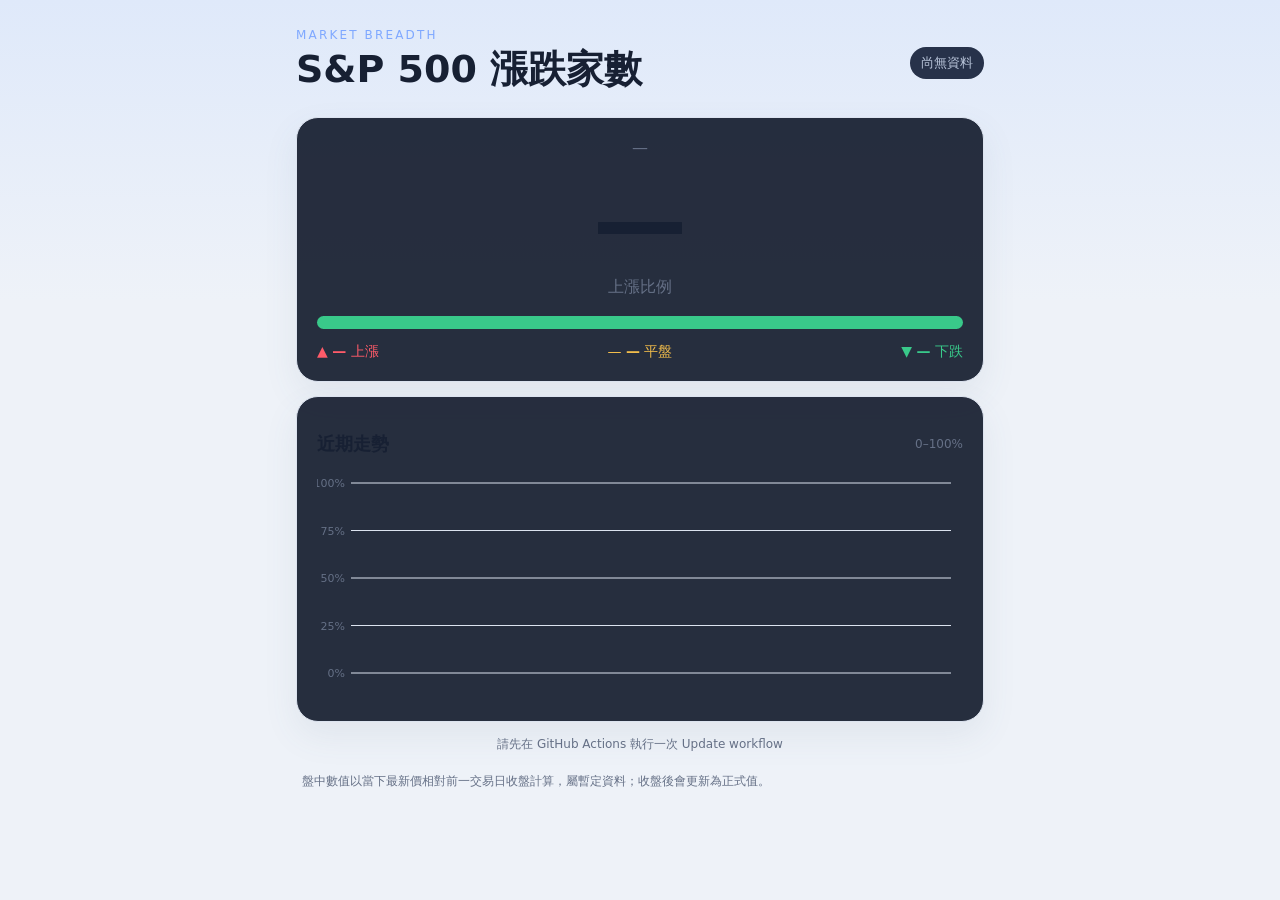
==== docs/index.html @ 19b850c9 "Install S&P 500 breadth dashboard" ====
<!doctype html>
<html lang="zh-Hant">
<head>
  <meta charset="utf-8">
  <meta name="viewport" content="width=device-width,initial-scale=1,viewport-fit=cover">
  <meta name="theme-color" content="#0b1020">
  <title>S&P 500 漲跌家數</title>
  <link rel="stylesheet" href="style.css">
</head>
<body>
  <main>
    <header><div><p class="eyebrow">MARKET BREADTH</p><h1>S&P 500 漲跌家數</h1></div><span id="badge">讀取中</span></header>
    <section class="hero card">
      <p id="session">—</p>
      <div class="score"><strong id="upPct">—</strong><span>上漲比例</span></div>
      <div class="bar"><i id="upBar"></i></div>
      <div class="counts"><span class="up">▲ <b id="up">—</b> 上漲</span><span class="flat">— <b id="flat">—</b> 平盤</span><span class="down">▼ <b id="down">—</b> 下跌</span></div>
    </section>
    <section class="card"><div class="section-title"><h2 id="chartTitle">近期走勢</h2><span>0–100%</span></div><canvas id="chart" height="230"></canvas></section>
    <p id="updated" class="updated">等待資料…</p>
    <p class="note">盤中數值以當下最新價相對前一交易日收盤計算，屬暫定資料；收盤後會更新為正式值。</p>
  </main>
  <script src="app.js"></script>
</body>
</html>
---- docs/style.css ----
:root{color-scheme:dark;--bg:#080d19;--card:#11192b;--text:#eef3ff;--muted:#8995ac;--up:#ff5b69;--down:#39c98a;--flat:#f2bd4b;--grid:#263149}*{box-sizing:border-box}body{margin:0;background:radial-gradient(circle at 50% -20%,#213357 0,var(--bg) 42%);color:var(--text);font-family:system-ui,-apple-system,"Noto Sans TC",sans-serif;min-height:100vh}main{width:min(720px,100%);margin:auto;padding:28px 16px 48px}header{display:flex;justify-content:space-between;align-items:center;margin-bottom:20px}h1{font-size:clamp(24px,7vw,38px);margin:2px 0}.eyebrow{margin:0;color:#7fa8ff;font-size:12px;letter-spacing:.18em}#badge{font-size:13px;background:#27324a;color:#b9c5da;padding:7px 11px;border-radius:99px}.card{background:rgba(17,25,43,.9);border:1px solid #28334a;border-radius:22px;padding:20px;margin:14px 0;box-shadow:0 16px 36px #0004}.hero{text-align:center}.hero>p{color:var(--muted);margin:0}.score{display:grid;margin:18px 0}.score strong{font-size:clamp(58px,18vw,94px);line-height:1;font-variant-numeric:tabular-nums}.score span{color:var(--muted);margin-top:8px}.bar{height:13px;background:var(--down);border-radius:99px;overflow:hidden}.bar i{display:block;height:100%;width:0;background:var(--up);transition:width .7s}.counts{display:flex;justify-content:space-between;margin-top:14px;font-size:14px}.up{color:var(--up)}.down{color:var(--down)}.flat{color:var(--flat)}.section-title{display:flex;justify-content:space-between;align-items:center}.section-title h2{font-size:18px}.section-title span,.updated,.note{color:var(--muted);font-size:12px}.updated{text-align:center}.note{line-height:1.7;margin:18px 6px}canvas{width:100%;display:block}@media(prefers-color-scheme:light){:root{color-scheme:light;--bg:#eef2f8;--card:#fff;--text:#172033;--muted:#657086;--grid:#dce3ef}body{background:linear-gradient(#dfe9fa,var(--bg) 300px)}.card{box-shadow:0 14px 35px #52658216;border-color:#dce3ef}}
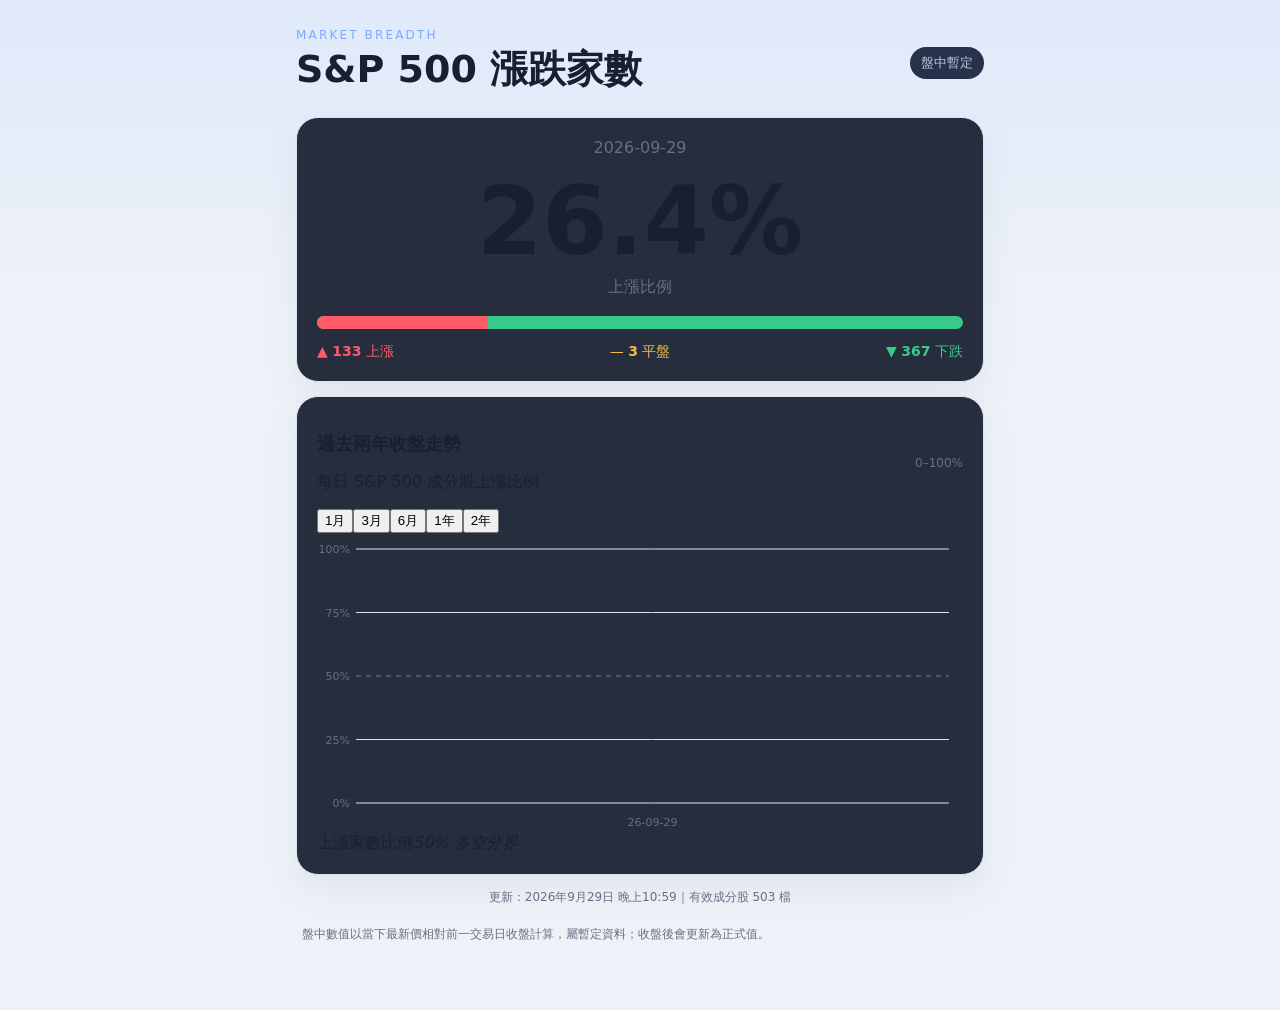
==== commit d79d457e: "Add two-year chart controls" ====
--- a/docs/index.html
+++ b/docs/index.html
@@ -16,7 +16,12 @@
       <div class="bar"><i id="upBar"></i></div>
       <div class="counts"><span class="up">▲ <b id="up">—</b> 上漲</span><span class="flat">— <b id="flat">—</b> 平盤</span><span class="down">▼ <b id="down">—</b> 下跌</span></div>
     </section>
-    <section class="card"><div class="section-title"><h2 id="chartTitle">近期走勢</h2><span>0–100%</span></div><canvas id="chart" height="230"></canvas></section>
+    <section class="card chart-card">
+      <div class="section-title"><div><h2 id="chartTitle">過去兩年收盤走勢</h2><p>每日 S&amp;P 500 成分股上漲比例</p></div><span>0–100%</span></div>
+      <div class="ranges" role="group" aria-label="線圖期間"><button data-days="31">1月</button><button data-days="93">3月</button><button data-days="186">6月</button><button data-days="366">1年</button><button class="active" data-days="731">2年</button></div>
+      <div class="chart-wrap"><canvas id="chart" height="300"></canvas><div id="tooltip" class="tooltip" hidden></div></div>
+      <div class="legend"><i></i><span>上漲家數比例</span><em>50% 多空分界</em></div>
+    </section>
     <p id="updated" class="updated">等待資料…</p>
     <p class="note">盤中數值以當下最新價相對前一交易日收盤計算，屬暫定資料；收盤後會更新為正式值。</p>
   </main>
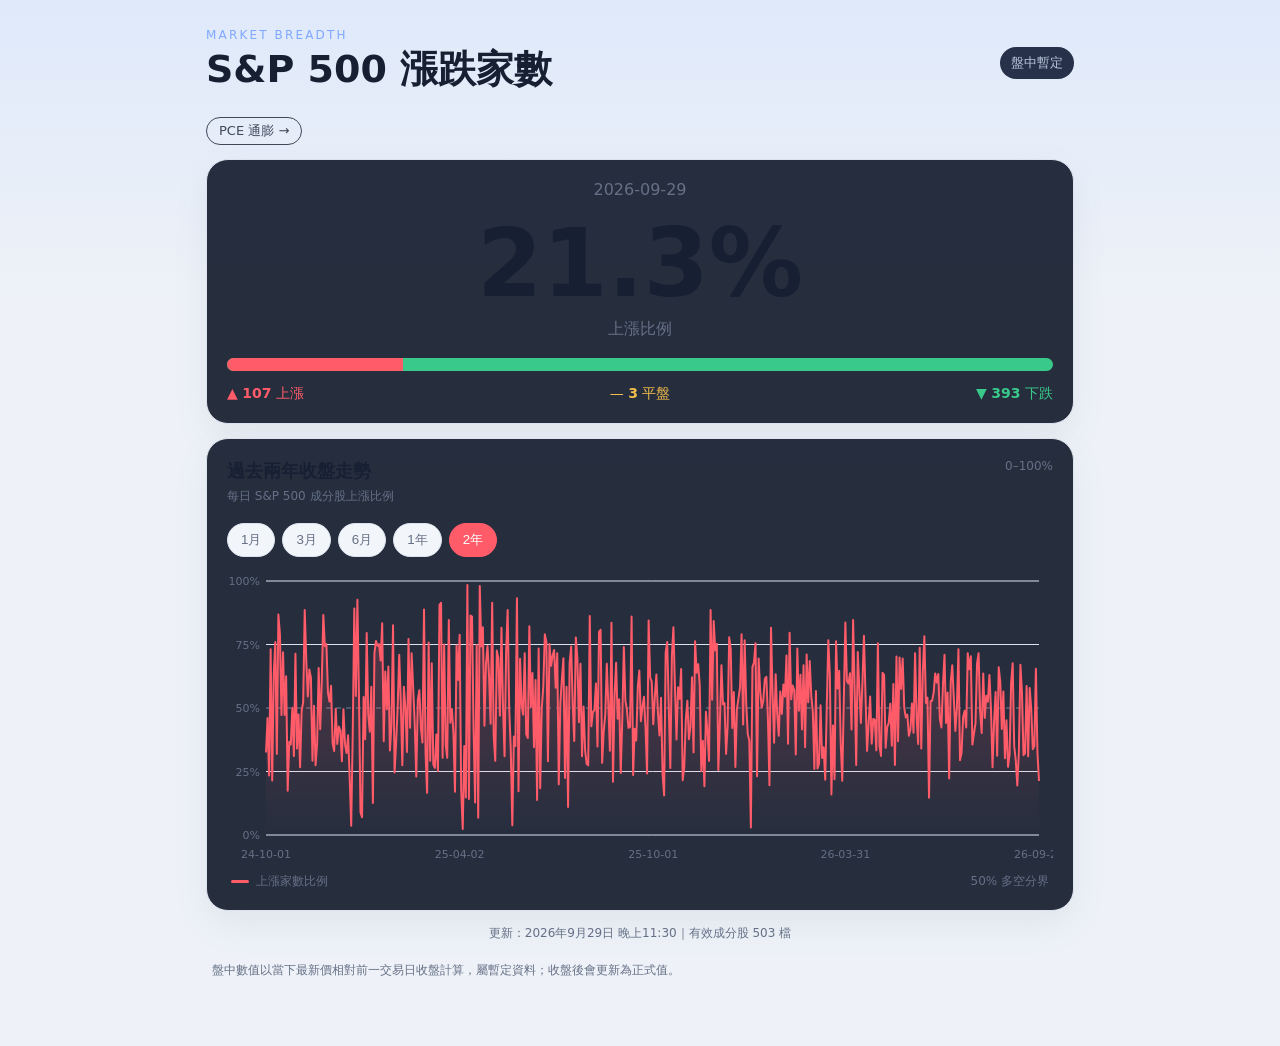
==== commit 2c29921a: "Add PCE inflation dashboard page - docs/pce.html: PCE / core PCE YoY vs 2% target, share of PCE comp" ====
--- a/docs/index.html
+++ b/docs/index.html
@@ -10,6 +10,7 @@
 <body>
   <main>
     <header><div><p class="eyebrow">MARKET BREADTH</p><h1>S&P 500 漲跌家數</h1></div><span id="badge">讀取中</span></header>
+    <nav style="margin:0 0 12px"><a href="pce.html" style="display:inline-block;font-size:13px;color:inherit;opacity:.8;text-decoration:none;padding:4px 12px;border-radius:999px;border:1px solid currentColor">PCE 通膨 →</a></nav>
     <section class="hero card">
       <p id="session">—</p>
       <div class="score"><strong id="upPct">—</strong><span>上漲比例</span></div>
--- a/docs/style.css
+++ b/docs/style.css
@@ -1,2 +1 @@
-:root{color-scheme:dark;--bg:#080d19;--card:#11192b;--text:#eef3ff;--muted:#8995ac;--up:#ff5b69;--down:#39c98a;--flat:#f2bd4b;--grid:#263149}*{box-sizing:border-box}body{margin:0;background:radial-gradient(circle at 50% -20%,#213357 0,var(--bg) 42%);color:var(--text);font-family:system-ui,-apple-system,"Noto Sans TC",sans-serif;min-height:100vh}main{width:min(720px,100%);margin:auto;padding:28px 16px 48px}header{display:flex;justify-content:space-between;align-items:center;margin-bottom:20px}h1{font-size:clamp(24px,7vw,38px);margin:2px 0}.eyebrow{margin:0;color:#7fa8ff;font-size:12px;letter-spacing:.18em}#badge{font-size:13px;background:#27324a;color:#b9c5da;padding:7px 11px;border-radius:99px}.card{background:rgba(17,25,43,.9);border:1px solid #28334a;border-radius:22px;padding:20px;margin:14px 0;box-shadow:0 16px 36px #0004}.hero{text-align:center}.hero>p{color:var(--muted);margin:0}.score{display:grid;margin:18px 0}.score strong{font-size:clamp(58px,18vw,94px);line-height:1;font-variant-numeric:tabular-nums}.score span{color:var(--muted);margin-top:8px}.bar{height:13px;background:var(--down);border-radius:99px;overflow:hidden}.bar i{display:block;height:100%;width:0;background:var(--up);transition:width .7s}.counts{display:flex;justify-content:space-between;margin-top:14px;font-size:14px}.up{color:var(--up)}.down{color:var(--down)}.flat{color:var(--flat)}.section-title{display:flex;justify-content:space-between;align-items:center}.section-title h2{font-size:18px}.section-title span,.updated,.note{color:var(--muted);font-size:12px}.updated{text-align:center}.note{line-height:1.7;margin:18px 6px}canvas{width:100%;display:block}@media(prefers-color-scheme:light){:root{color-scheme:light;--bg:#eef2f8;--card:#fff;--text:#172033;--muted:#657086;--grid:#dce3ef}body{background:linear-gradient(#dfe9fa,var(--bg) 300px)}.card{box-shadow:0 14px 35px #52658216;border-color:#dce3ef}}
-
+:root{color-scheme:dark;--bg:#080d19;--card:#11192b;--text:#eef3ff;--muted:#8995ac;--up:#ff5b69;--down:#39c98a;--flat:#f2bd4b;--grid:#263149}*{box-sizing:border-box}body{margin:0;background:radial-gradient(circle at 50% -20%,#213357 0,var(--bg) 42%);color:var(--text);font-family:system-ui,-apple-system,"Noto Sans TC",sans-serif;min-height:100vh}main{width:min(900px,100%);margin:auto;padding:28px 16px 48px}header{display:flex;justify-content:space-between;align-items:center;margin-bottom:20px}h1{font-size:clamp(24px,7vw,38px);margin:2px 0}.eyebrow{margin:0;color:#7fa8ff;font-size:12px;letter-spacing:.18em}#badge{font-size:13px;background:#27324a;color:#b9c5da;padding:7px 11px;border-radius:99px}.card{background:rgba(17,25,43,.9);border:1px solid #28334a;border-radius:22px;padding:20px;margin:14px 0;box-shadow:0 16px 36px #0004}.hero{text-align:center}.hero>p{color:var(--muted);margin:0}.score{display:grid;margin:18px 0}.score strong{font-size:clamp(58px,18vw,94px);line-height:1;font-variant-numeric:tabular-nums}.score span{color:var(--muted);margin-top:8px}.bar{height:13px;background:var(--down);border-radius:99px;overflow:hidden}.bar i{display:block;height:100%;width:0;background:var(--up);transition:width .7s}.counts{display:flex;justify-content:space-between;margin-top:14px;font-size:14px}.up{color:var(--up)}.down{color:var(--down)}.flat{color:var(--flat)}.section-title{display:flex;justify-content:space-between;align-items:flex-start;gap:10px}.section-title h2{font-size:18px;margin:0}.section-title p{color:var(--muted);font-size:12px;margin:5px 0 0}.section-title>span,.updated,.note{color:var(--muted);font-size:12px}.ranges{display:flex;gap:7px;margin:18px 0 8px;overflow:auto}.ranges button{border:1px solid var(--grid);background:#182238;color:var(--muted);padding:7px 13px;border-radius:99px;white-space:nowrap;cursor:pointer}.ranges button.active{background:#ff5b69;color:white;border-color:#ff5b69}.chart-wrap{position:relative;touch-action:pan-y}.tooltip{position:absolute;pointer-events:none;z-index:2;min-width:145px;padding:9px 11px;border-radius:10px;background:#060a13e8;border:1px solid #39445a;color:var(--text);font-size:12px;line-height:1.55;box-shadow:0 8px 24px #0007;transform:translate(-50%,-110%)}.tooltip b{color:var(--up);font-size:15px}.legend{display:flex;align-items:center;gap:7px;color:var(--muted);font-size:12px;margin:8px 4px 0}.legend i{width:18px;height:3px;background:var(--up);border-radius:2px}.legend em{font-style:normal;margin-left:auto}.updated{text-align:center}.note{line-height:1.7;margin:18px 6px}canvas{width:100%;display:block}@media(max-width:520px){.card{padding:16px}.chart-card{padding-left:10px;padding-right:10px}}@media(prefers-color-scheme:light){:root{color-scheme:light;--bg:#eef2f8;--card:#fff;--text:#172033;--muted:#657086;--grid:#dce3ef}body{background:linear-gradient(#dfe9fa,var(--bg) 300px)}.card{box-shadow:0 14px 35px #52658216;border-color:#dce3ef}.ranges button{background:#f2f5fa}.tooltip{background:#fff;border-color:#ccd5e4;box-shadow:0 8px 24px #25334a22}}
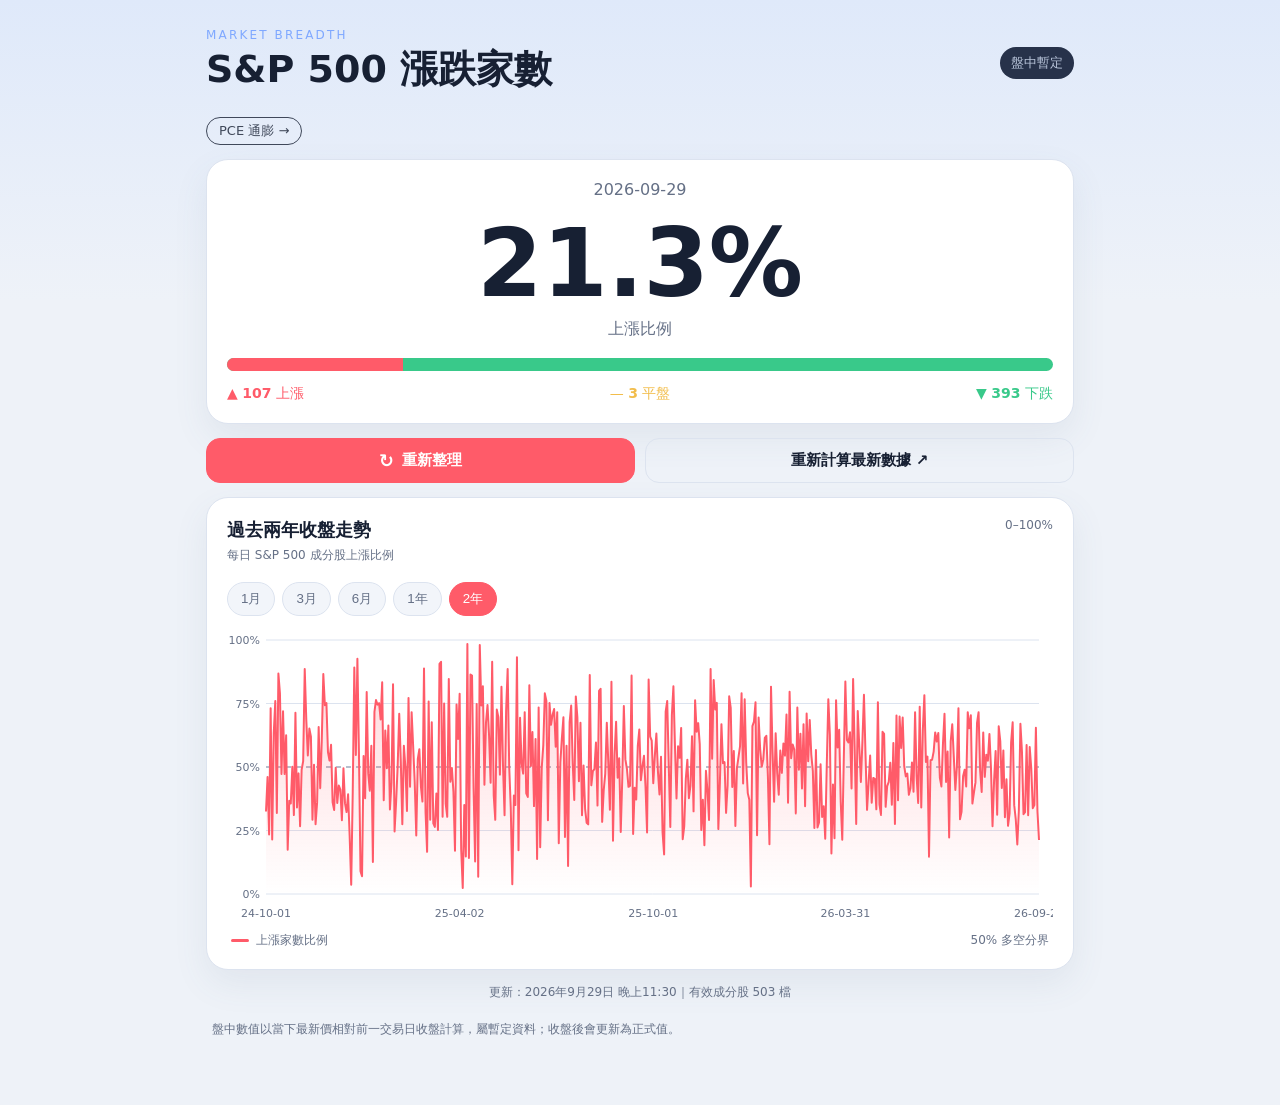
==== commit 078ada3b: "S&P page: add refresh button and link to rerun the update; fix light-mode card background Co-Authore" ====
--- a/docs/index.html
+++ b/docs/index.html
@@ -17,6 +17,11 @@
       <div class="bar"><i id="upBar"></i></div>
       <div class="counts"><span class="up">▲ <b id="up">—</b> 上漲</span><span class="flat">— <b id="flat">—</b> 平盤</span><span class="down">▼ <b id="down">—</b> 下跌</span></div>
     </section>
+    <div class="actions">
+      <button id="refreshBtn" type="button"><span class="ico" aria-hidden="true">↻</span><span id="refreshTxt">重新整理</span></button>
+      <a id="runLink" target="_blank" rel="noopener" hidden>重新計算最新數據 ↗</a>
+    </div>
+    <p id="refreshNote" class="refresh-note" hidden>「重新計算」會到 GitHub 執行一次更新（需登入），約 2 分鐘算完；之後回來按「重新整理」就會看到新數字。</p>
     <section class="card chart-card">
       <div class="section-title"><div><h2 id="chartTitle">過去兩年收盤走勢</h2><p>每日 S&amp;P 500 成分股上漲比例</p></div><span>0–100%</span></div>
       <div class="ranges" role="group" aria-label="線圖期間"><button data-days="31">1月</button><button data-days="93">3月</button><button data-days="186">6月</button><button data-days="366">1年</button><button class="active" data-days="731">2年</button></div>
--- a/docs/style.css
+++ b/docs/style.css
@@ -1 +1,11 @@
-:root{color-scheme:dark;--bg:#080d19;--card:#11192b;--text:#eef3ff;--muted:#8995ac;--up:#ff5b69;--down:#39c98a;--flat:#f2bd4b;--grid:#263149}*{box-sizing:border-box}body{margin:0;background:radial-gradient(circle at 50% -20%,#213357 0,var(--bg) 42%);color:var(--text);font-family:system-ui,-apple-system,"Noto Sans TC",sans-serif;min-height:100vh}main{width:min(900px,100%);margin:auto;padding:28px 16px 48px}header{display:flex;justify-content:space-between;align-items:center;margin-bottom:20px}h1{font-size:clamp(24px,7vw,38px);margin:2px 0}.eyebrow{margin:0;color:#7fa8ff;font-size:12px;letter-spacing:.18em}#badge{font-size:13px;background:#27324a;color:#b9c5da;padding:7px 11px;border-radius:99px}.card{background:rgba(17,25,43,.9);border:1px solid #28334a;border-radius:22px;padding:20px;margin:14px 0;box-shadow:0 16px 36px #0004}.hero{text-align:center}.hero>p{color:var(--muted);margin:0}.score{display:grid;margin:18px 0}.score strong{font-size:clamp(58px,18vw,94px);line-height:1;font-variant-numeric:tabular-nums}.score span{color:var(--muted);margin-top:8px}.bar{height:13px;background:var(--down);border-radius:99px;overflow:hidden}.bar i{display:block;height:100%;width:0;background:var(--up);transition:width .7s}.counts{display:flex;justify-content:space-between;margin-top:14px;font-size:14px}.up{color:var(--up)}.down{color:var(--down)}.flat{color:var(--flat)}.section-title{display:flex;justify-content:space-between;align-items:flex-start;gap:10px}.section-title h2{font-size:18px;margin:0}.section-title p{color:var(--muted);font-size:12px;margin:5px 0 0}.section-title>span,.updated,.note{color:var(--muted);font-size:12px}.ranges{display:flex;gap:7px;margin:18px 0 8px;overflow:auto}.ranges button{border:1px solid var(--grid);background:#182238;color:var(--muted);padding:7px 13px;border-radius:99px;white-space:nowrap;cursor:pointer}.ranges button.active{background:#ff5b69;color:white;border-color:#ff5b69}.chart-wrap{position:relative;touch-action:pan-y}.tooltip{position:absolute;pointer-events:none;z-index:2;min-width:145px;padding:9px 11px;border-radius:10px;background:#060a13e8;border:1px solid #39445a;color:var(--text);font-size:12px;line-height:1.55;box-shadow:0 8px 24px #0007;transform:translate(-50%,-110%)}.tooltip b{color:var(--up);font-size:15px}.legend{display:flex;align-items:center;gap:7px;color:var(--muted);font-size:12px;margin:8px 4px 0}.legend i{width:18px;height:3px;background:var(--up);border-radius:2px}.legend em{font-style:normal;margin-left:auto}.updated{text-align:center}.note{line-height:1.7;margin:18px 6px}canvas{width:100%;display:block}@media(max-width:520px){.card{padding:16px}.chart-card{padding-left:10px;padding-right:10px}}@media(prefers-color-scheme:light){:root{color-scheme:light;--bg:#eef2f8;--card:#fff;--text:#172033;--muted:#657086;--grid:#dce3ef}body{background:linear-gradient(#dfe9fa,var(--bg) 300px)}.card{box-shadow:0 14px 35px #52658216;border-color:#dce3ef}.ranges button{background:#f2f5fa}.tooltip{background:#fff;border-color:#ccd5e4;box-shadow:0 8px 24px #25334a22}}
+:root{color-scheme:dark;--bg:#080d19;--card:#11192b;--text:#eef3ff;--muted:#8995ac;--up:#ff5b69;--down:#39c98a;--flat:#f2bd4b;--grid:#263149}*{box-sizing:border-box}body{margin:0;background:radial-gradient(circle at 50% -20%,#213357 0,var(--bg) 42%);color:var(--text);font-family:system-ui,-apple-system,"Noto Sans TC",sans-serif;min-height:100vh}main{width:min(900px,100%);margin:auto;padding:28px 16px 48px}header{display:flex;justify-content:space-between;align-items:center;margin-bottom:20px}h1{font-size:clamp(24px,7vw,38px);margin:2px 0}.eyebrow{margin:0;color:#7fa8ff;font-size:12px;letter-spacing:.18em}#badge{font-size:13px;background:#27324a;color:#b9c5da;padding:7px 11px;border-radius:99px}.card{background:rgba(17,25,43,.9);border:1px solid #28334a;border-radius:22px;padding:20px;margin:14px 0;box-shadow:0 16px 36px #0004}.hero{text-align:center}.hero>p{color:var(--muted);margin:0}.score{display:grid;margin:18px 0}.score strong{font-size:clamp(58px,18vw,94px);line-height:1;font-variant-numeric:tabular-nums}.score span{color:var(--muted);margin-top:8px}.bar{height:13px;background:var(--down);border-radius:99px;overflow:hidden}.bar i{display:block;height:100%;width:0;background:var(--up);transition:width .7s}.counts{display:flex;justify-content:space-between;margin-top:14px;font-size:14px}.up{color:var(--up)}.down{color:var(--down)}.flat{color:var(--flat)}.section-title{display:flex;justify-content:space-between;align-items:flex-start;gap:10px}.section-title h2{font-size:18px;margin:0}.section-title p{color:var(--muted);font-size:12px;margin:5px 0 0}.section-title>span,.updated,.note{color:var(--muted);font-size:12px}.ranges{display:flex;gap:7px;margin:18px 0 8px;overflow:auto}.ranges button{border:1px solid var(--grid);background:#182238;color:var(--muted);padding:7px 13px;border-radius:99px;white-space:nowrap;cursor:pointer}.ranges button.active{background:#ff5b69;color:white;border-color:#ff5b69}.chart-wrap{position:relative;touch-action:pan-y}.tooltip{position:absolute;pointer-events:none;z-index:2;min-width:145px;padding:9px 11px;border-radius:10px;background:#060a13e8;border:1px solid #39445a;color:var(--text);font-size:12px;line-height:1.55;box-shadow:0 8px 24px #0007;transform:translate(-50%,-110%)}.tooltip b{color:var(--up);font-size:15px}.legend{display:flex;align-items:center;gap:7px;color:var(--muted);font-size:12px;margin:8px 4px 0}.legend i{width:18px;height:3px;background:var(--up);border-radius:2px}.legend em{font-style:normal;margin-left:auto}.updated{text-align:center}.note{line-height:1.7;margin:18px 6px}canvas{width:100%;display:block}@media(max-width:520px){.card{padding:16px}.chart-card{padding-left:10px;padding-right:10px}}@media(prefers-color-scheme:light){:root{color-scheme:light;--bg:#eef2f8;--card:#fff;--text:#172033;--muted:#657086;--grid:#dce3ef}body{background:linear-gradient(#dfe9fa,var(--bg) 300px)}.card{background:var(--card);box-shadow:0 14px 35px #52658216;border-color:#dce3ef}.ranges button{background:#f2f5fa}.tooltip{background:#fff;border-color:#ccd5e4;box-shadow:0 8px 24px #25334a22}}
+
+.actions{display:flex;gap:10px;margin:14px 0 0}
+.actions button,.actions a{flex:1;display:inline-flex;align-items:center;justify-content:center;gap:8px;font:inherit;font-size:15px;font-weight:600;padding:12px 14px;border-radius:14px;cursor:pointer;text-decoration:none;border:1px solid var(--grid)}
+.actions button{background:var(--up);border-color:var(--up);color:#fff}
+.actions button:disabled{opacity:.7;cursor:default}
+.actions a{background:transparent;color:var(--text)}
+.actions .ico{display:inline-block;font-size:18px;line-height:1}
+.actions button.spin .ico{animation:spin .8s linear infinite}
+@keyframes spin{to{transform:rotate(360deg)}}
+.refresh-note{color:var(--muted);font-size:12px;line-height:1.6;margin:8px 4px 0}
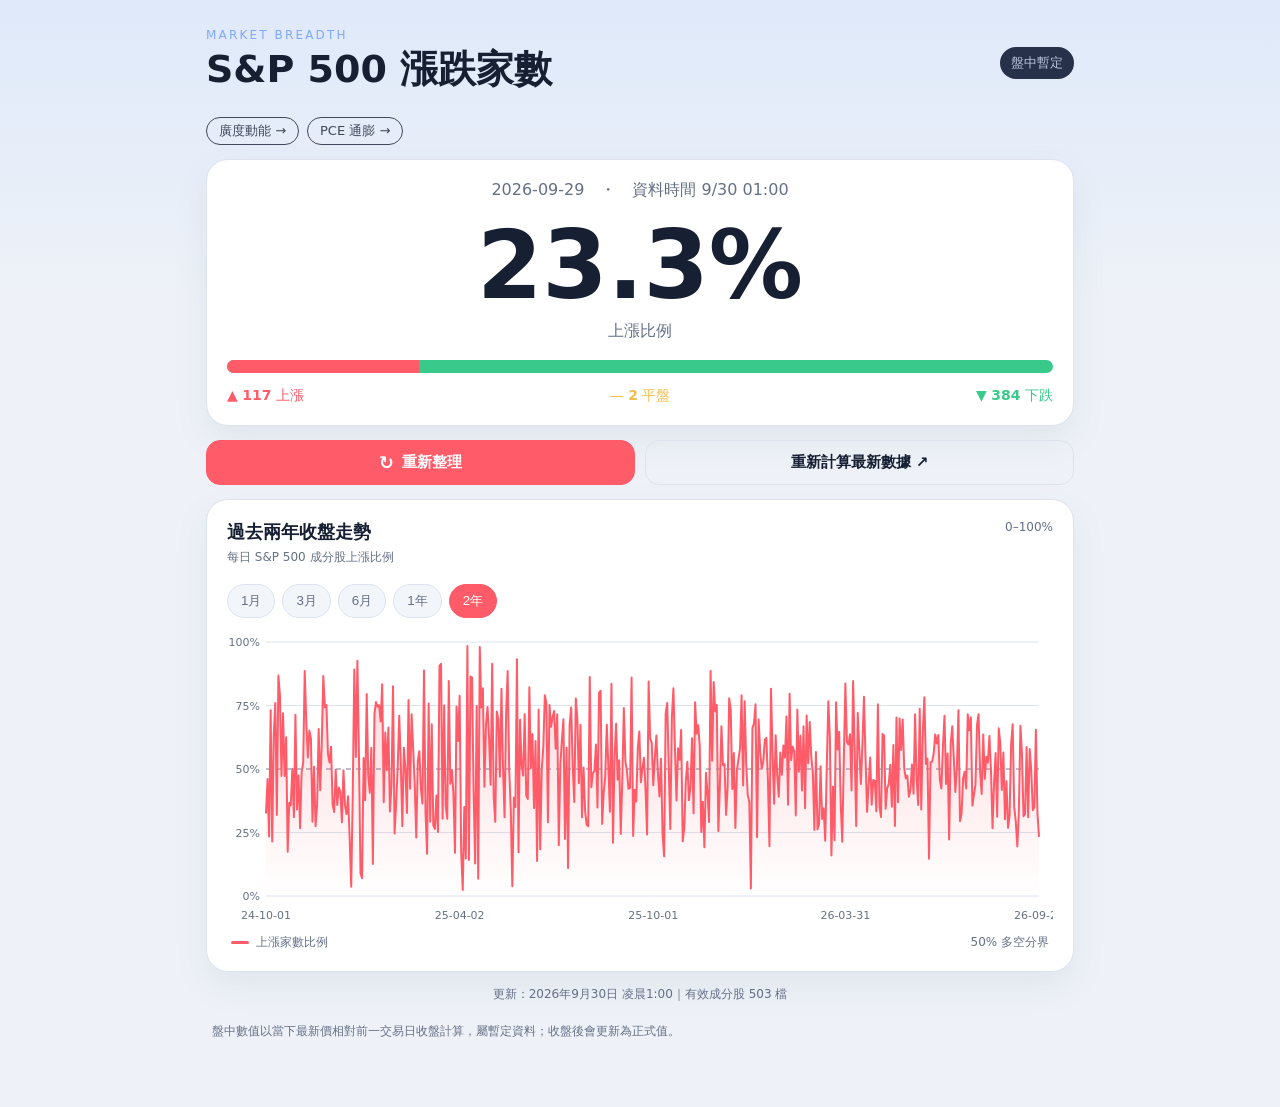
==== commit 5359f652: "Add McClellan breadth page: S&P 500 / NYSE / Nasdaq oscillator and summation index Co-Authored-By: C" ====
--- a/docs/index.html
+++ b/docs/index.html
@@ -10,7 +10,7 @@
 <body>
   <main>
     <header><div><p class="eyebrow">MARKET BREADTH</p><h1>S&P 500 漲跌家數</h1></div><span id="badge">讀取中</span></header>
-    <nav style="margin:0 0 12px"><a href="pce.html" style="display:inline-block;font-size:13px;color:inherit;opacity:.8;text-decoration:none;padding:4px 12px;border-radius:999px;border:1px solid currentColor">PCE 通膨 →</a></nav>
+    <nav style="margin:0 0 12px;display:flex;gap:8px;flex-wrap:wrap"><a href="mcclellan.html" style="display:inline-block;font-size:13px;color:inherit;opacity:.8;text-decoration:none;padding:4px 12px;border-radius:999px;border:1px solid currentColor">廣度動能 →</a><a href="pce.html" style="display:inline-block;font-size:13px;color:inherit;opacity:.8;text-decoration:none;padding:4px 12px;border-radius:999px;border:1px solid currentColor">PCE 通膨 →</a></nav>
     <section class="hero card">
       <p id="session">—</p>
       <div class="score"><strong id="upPct">—</strong><span>上漲比例</span></div>
